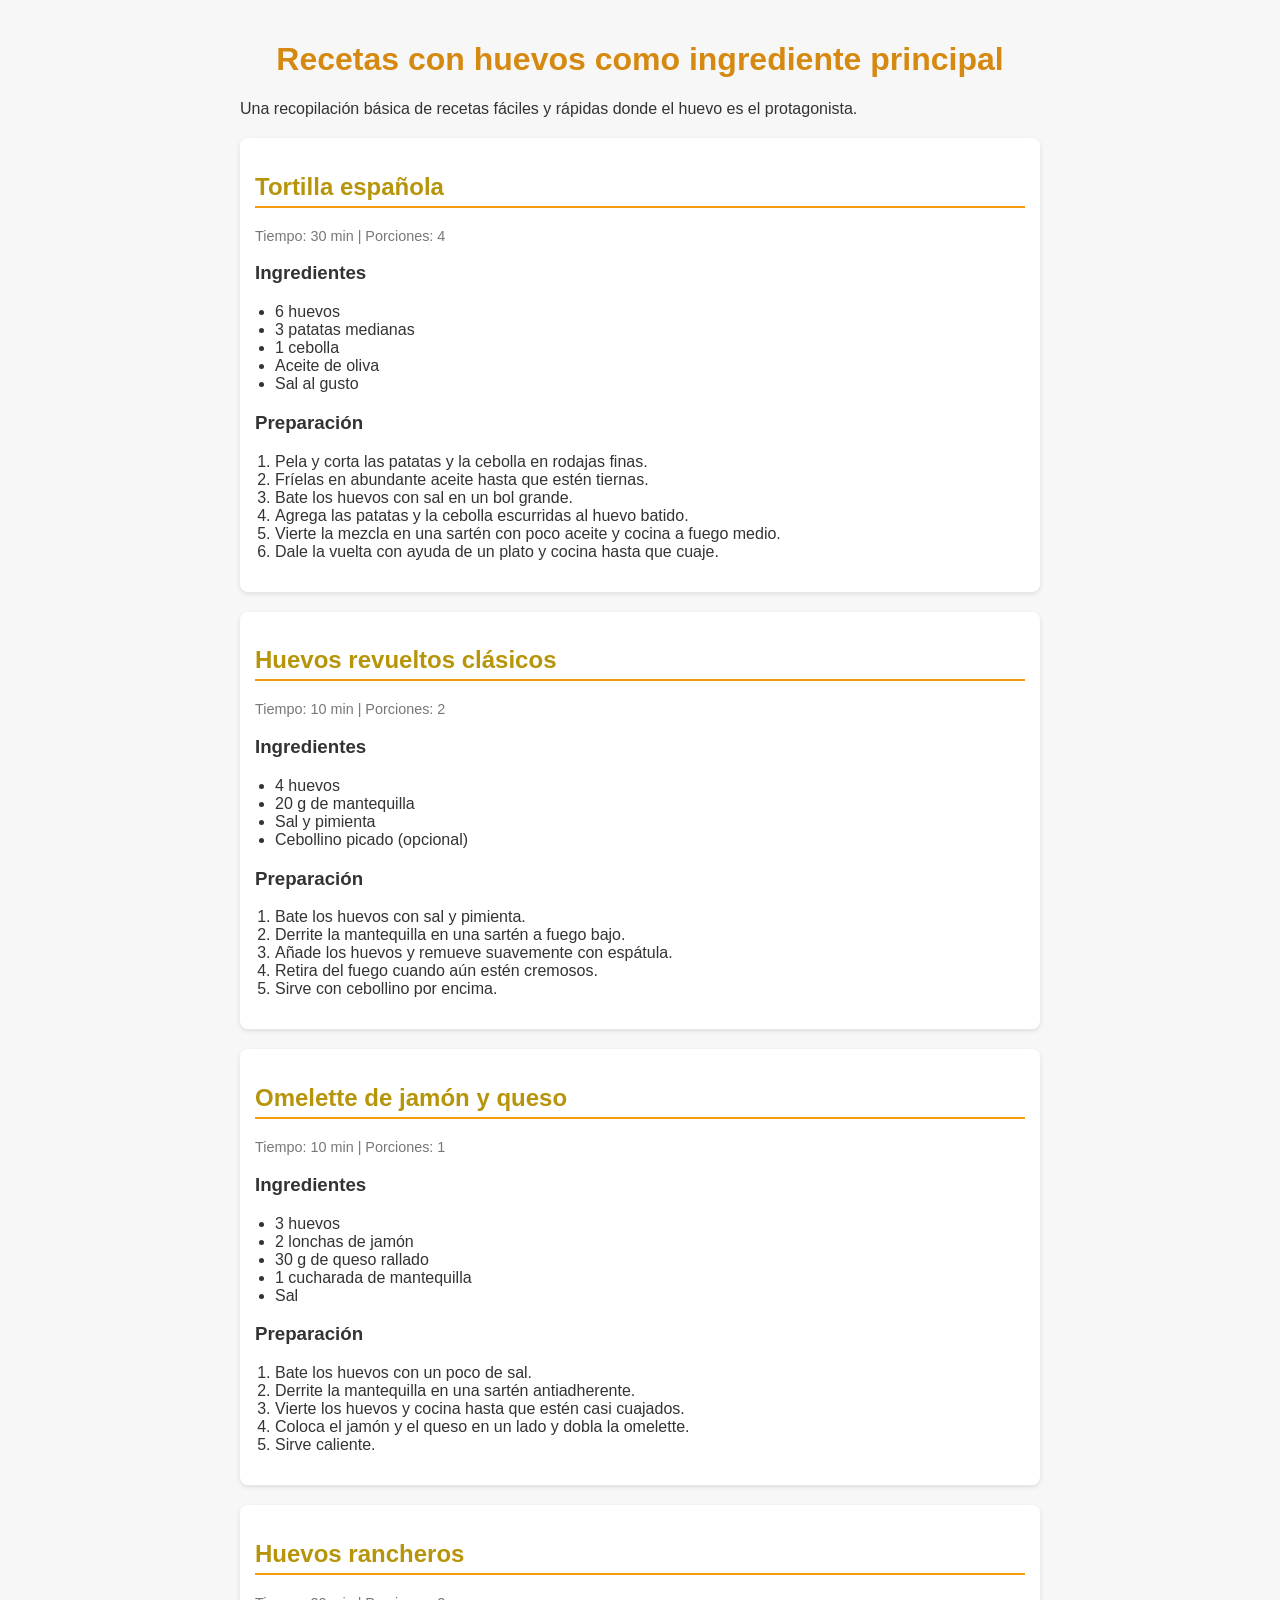
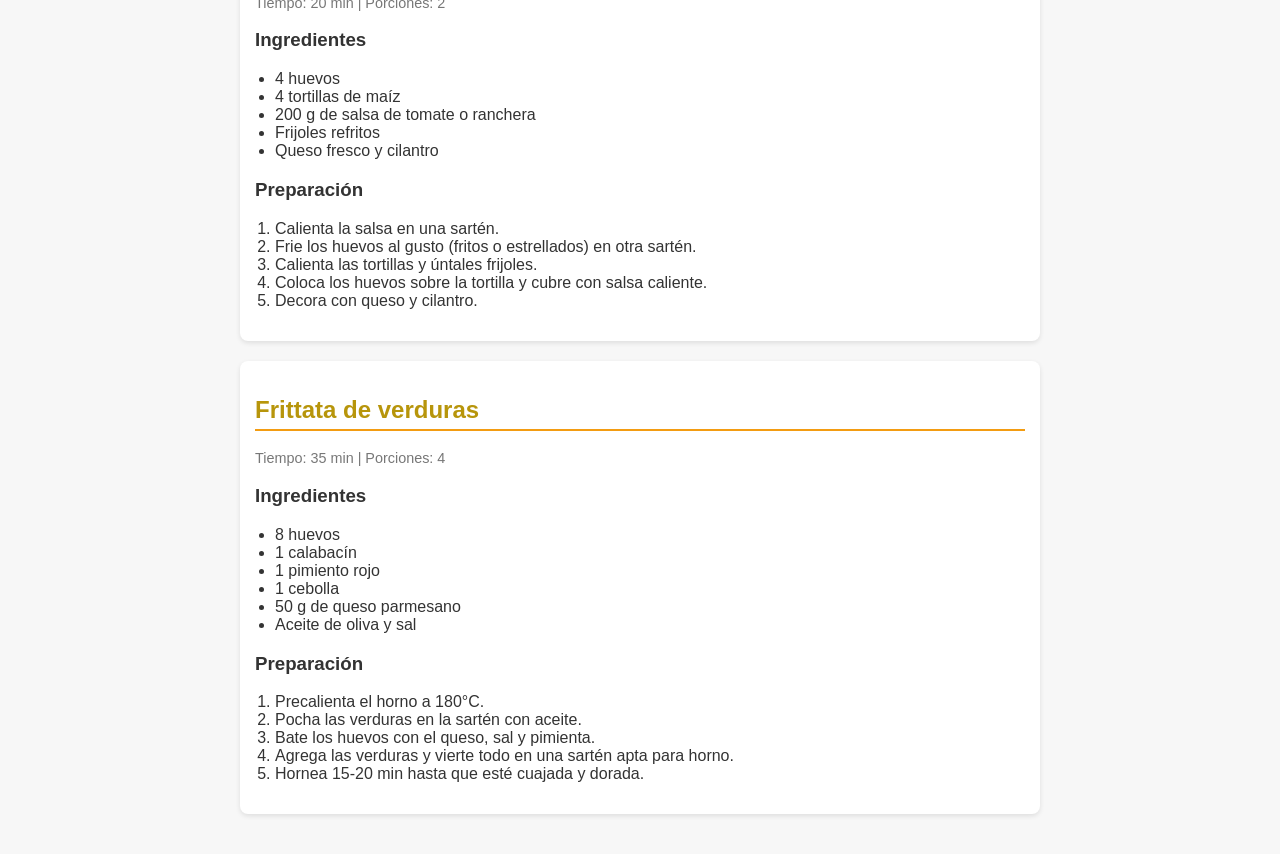
==== recetas-huevos.html @ 296988ba "Add files via upload huevos" ====
<!DOCTYPE html>
<html lang="es">
<head>
  <meta charset="UTF-8" />
  <meta name="viewport" content="width=device-width, initial-scale=1.0" />
  <title>Recetas con huevos</title>
  <style>
    body {
      font-family: Arial, sans-serif;
      background: #f7f7f7;
      color: #333;
      margin: 0;
      padding: 20px;
      max-width: 800px;
      margin: auto;
    }
    h1 {
      text-align: center;
      color: #d68910;
    }
    h2 {
      color: #b7950b;
      border-bottom: 2px solid #f39c12;
      padding-bottom: 5px;
    }
    .receta {
      background: #fff;
      padding: 15px;
      margin: 20px 0;
      border-radius: 8px;
      box-shadow: 0 2px 5px rgba(0,0,0,0.1);
    }
    ul, ol {
      padding-left: 20px;
    }
    .meta {
      font-size: 0.9em;
      color: #777;
    }
  </style>
</head>
<body>
  <h1>Recetas con huevos como ingrediente principal</h1>
  <p>Una recopilación básica de recetas fáciles y rápidas donde el huevo es el protagonista.</p>

  <div class="receta">
    <h2>Tortilla española</h2>
    <p class="meta">Tiempo: 30 min | Porciones: 4</p>
    <h3>Ingredientes</h3>
    <ul>
      <li>6 huevos</li>
      <li>3 patatas medianas</li>
      <li>1 cebolla</li>
      <li>Aceite de oliva</li>
      <li>Sal al gusto</li>
    </ul>
    <h3>Preparación</h3>
    <ol>
      <li>Pela y corta las patatas y la cebolla en rodajas finas.</li>
      <li>Fríelas en abundante aceite hasta que estén tiernas.</li>
      <li>Bate los huevos con sal en un bol grande.</li>
      <li>Agrega las patatas y la cebolla escurridas al huevo batido.</li>
      <li>Vierte la mezcla en una sartén con poco aceite y cocina a fuego medio.</li>
      <li>Dale la vuelta con ayuda de un plato y cocina hasta que cuaje.</li>
    </ol>
  </div>

  <div class="receta">
    <h2>Huevos revueltos clásicos</h2>
    <p class="meta">Tiempo: 10 min | Porciones: 2</p>
    <h3>Ingredientes</h3>
    <ul>
      <li>4 huevos</li>
      <li>20 g de mantequilla</li>
      <li>Sal y pimienta</li>
      <li>Cebollino picado (opcional)</li>
    </ul>
    <h3>Preparación</h3>
    <ol>
      <li>Bate los huevos con sal y pimienta.</li>
      <li>Derrite la mantequilla en una sartén a fuego bajo.</li>
      <li>Añade los huevos y remueve suavemente con espátula.</li>
      <li>Retira del fuego cuando aún estén cremosos.</li>
      <li>Sirve con cebollino por encima.</li>
    </ol>
  </div>

  <div class="receta">
    <h2>Omelette de jamón y queso</h2>
    <p class="meta">Tiempo: 10 min | Porciones: 1</p>
    <h3>Ingredientes</h3>
    <ul>
      <li>3 huevos</li>
      <li>2 lonchas de jamón</li>
      <li>30 g de queso rallado</li>
      <li>1 cucharada de mantequilla</li>
      <li>Sal</li>
    </ul>
    <h3>Preparación</h3>
    <ol>
      <li>Bate los huevos con un poco de sal.</li>
      <li>Derrite la mantequilla en una sartén antiadherente.</li>
      <li>Vierte los huevos y cocina hasta que estén casi cuajados.</li>
      <li>Coloca el jamón y el queso en un lado y dobla la omelette.</li>
      <li>Sirve caliente.</li>
    </ol>
  </div>

  <div class="receta">
    <h2>Huevos rancheros</h2>
    <p class="meta">Tiempo: 20 min | Porciones: 2</p>
    <h3>Ingredientes</h3>
    <ul>
      <li>4 huevos</li>
      <li>4 tortillas de maíz</li>
      <li>200 g de salsa de tomate o ranchera</li>
      <li>Frijoles refritos</li>
      <li>Queso fresco y cilantro</li>
    </ul>
    <h3>Preparación</h3>
    <ol>
      <li>Calienta la salsa en una sartén.</li>
      <li>Frie los huevos al gusto (fritos o estrellados) en otra sartén.</li>
      <li>Calienta las tortillas y úntales frijoles.</li>
      <li>Coloca los huevos sobre la tortilla y cubre con salsa caliente.</li>
      <li>Decora con queso y cilantro.</li>
    </ol>
  </div>

  <div class="receta">
    <h2>Frittata de verduras</h2>
    <p class="meta">Tiempo: 35 min | Porciones: 4</p>
    <h3>Ingredientes</h3>
    <ul>
      <li>8 huevos</li>
      <li>1 calabacín</li>
      <li>1 pimiento rojo</li>
      <li>1 cebolla</li>
      <li>50 g de queso parmesano</li>
      <li>Aceite de oliva y sal</li>
    </ul>
    <h3>Preparación</h3>
    <ol>
      <li>Precalienta el horno a 180°C.</li>
      <li>Pocha las verduras en la sartén con aceite.</li>
      <li>Bate los huevos con el queso, sal y pimienta.</li>
      <li>Agrega las verduras y vierte todo en una sartén apta para horno.</li>
      <li>Hornea 15-20 min hasta que esté cuajada y dorada.</li>
    </ol>
  </div>

</body>
</html>
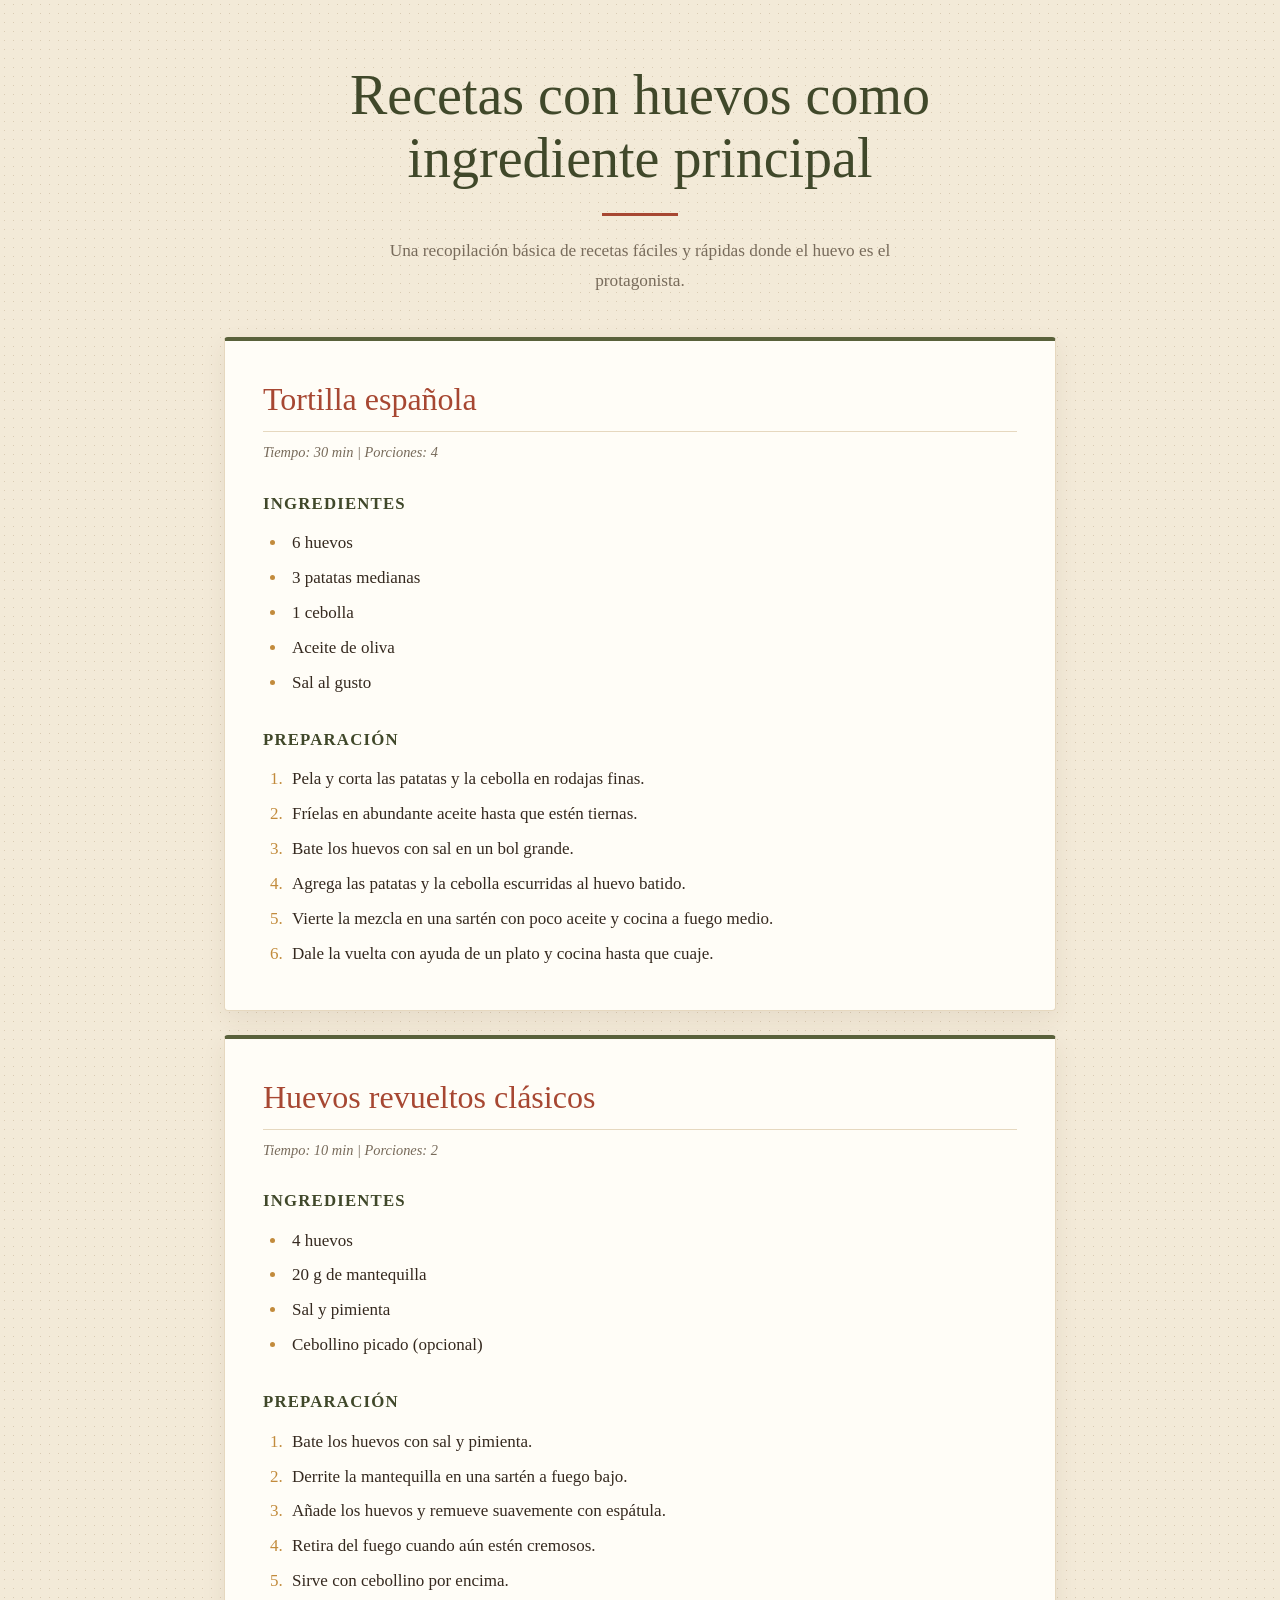
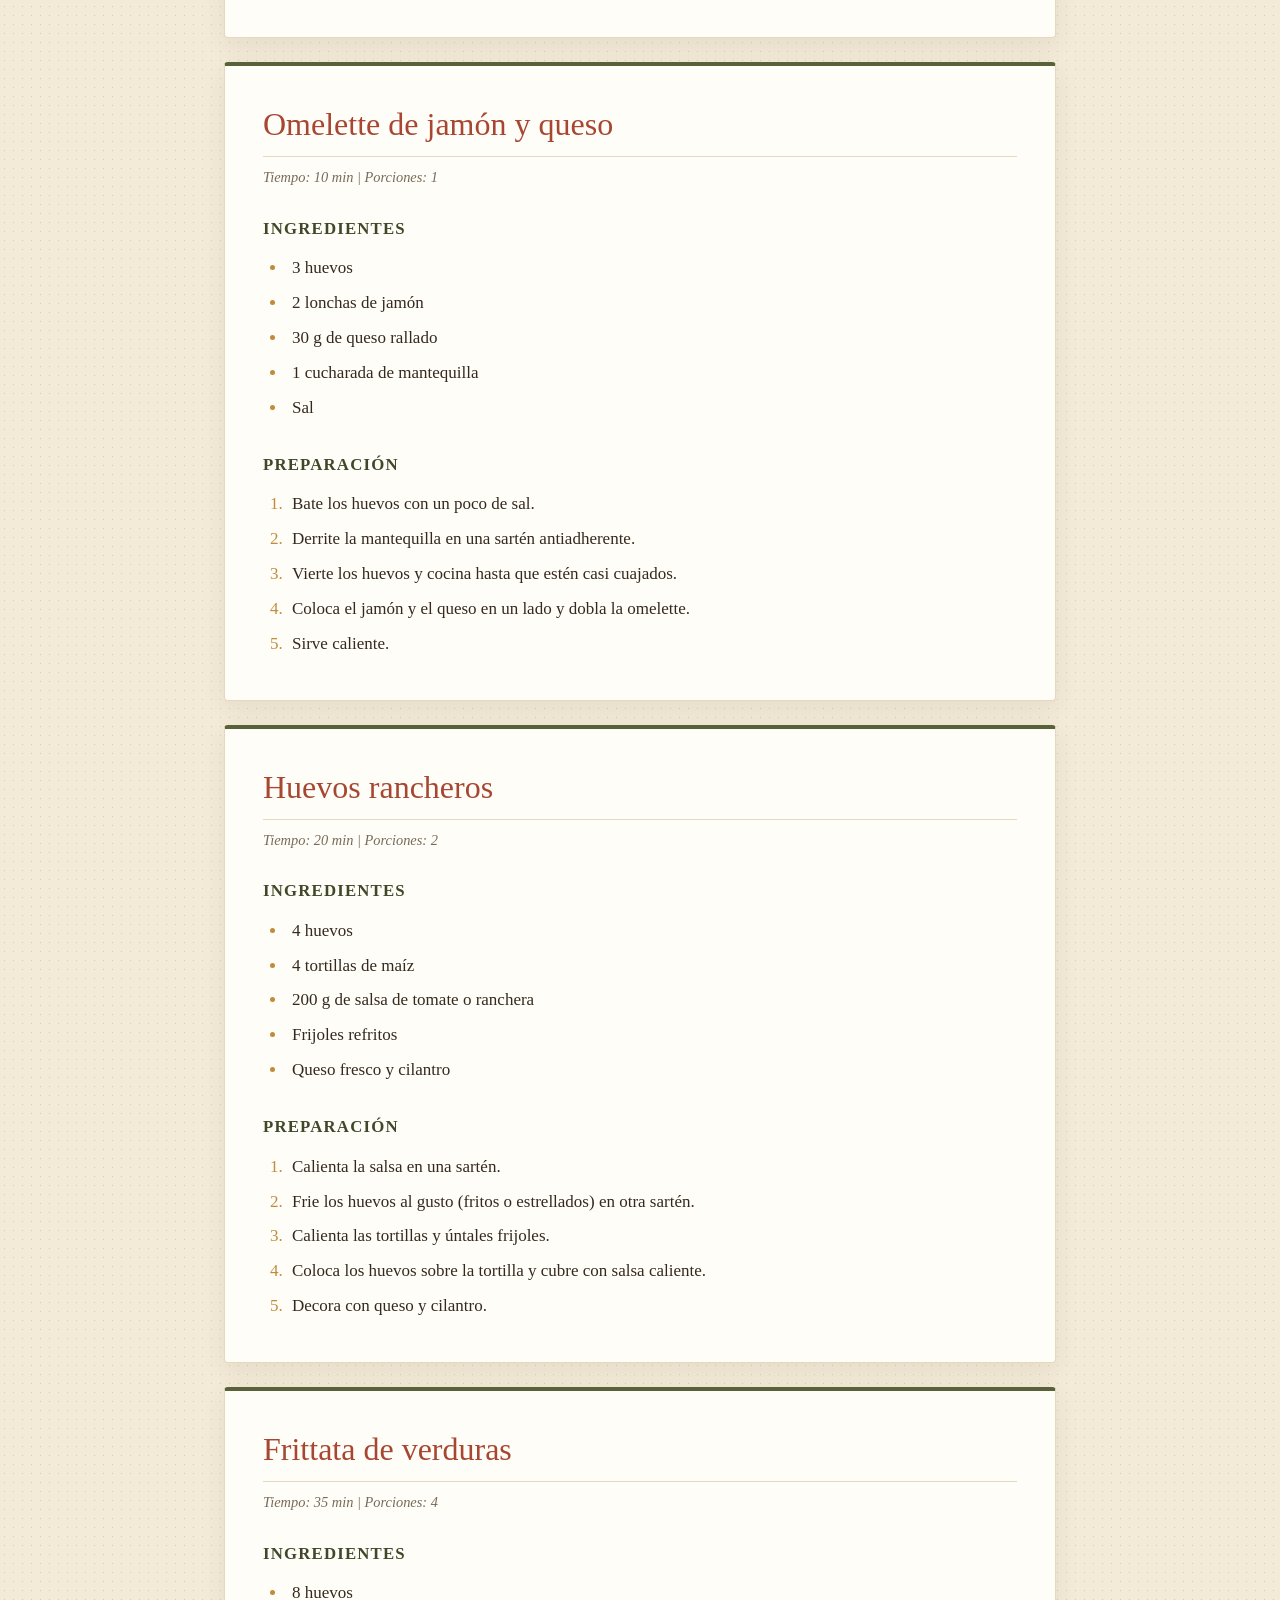
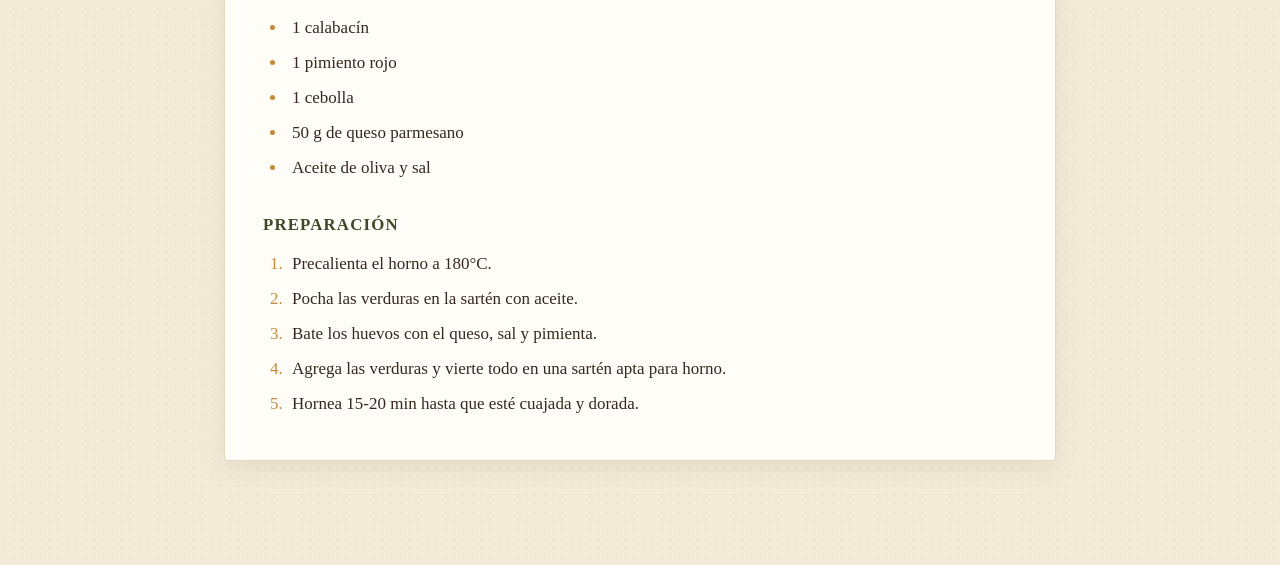
==== commit 5f6e591a: "add styles.css" ====
--- a/recetas-huevos.html
+++ b/recetas-huevos.html
@@ -4,40 +4,7 @@
   <meta charset="UTF-8" />
   <meta name="viewport" content="width=device-width, initial-scale=1.0" />
   <title>Recetas con huevos</title>
-  <style>
-    body {
-      font-family: Arial, sans-serif;
-      background: #f7f7f7;
-      color: #333;
-      margin: 0;
-      padding: 20px;
-      max-width: 800px;
-      margin: auto;
-    }
-    h1 {
-      text-align: center;
-      color: #d68910;
-    }
-    h2 {
-      color: #b7950b;
-      border-bottom: 2px solid #f39c12;
-      padding-bottom: 5px;
-    }
-    .receta {
-      background: #fff;
-      padding: 15px;
-      margin: 20px 0;
-      border-radius: 8px;
-      box-shadow: 0 2px 5px rgba(0,0,0,0.1);
-    }
-    ul, ol {
-      padding-left: 20px;
-    }
-    .meta {
-      font-size: 0.9em;
-      color: #777;
-    }
-  </style>
+  <link rel="stylesheet" href="styles.css" />
 </head>
 <body>
   <h1>Recetas con huevos como ingrediente principal</h1>
--- a/styles.css
+++ b/styles.css
@@ -0,0 +1,128 @@
+:root {
+  color-scheme: light;
+  --ink: #35291f;
+  --muted: #786b5b;
+  --paper: #fffdf7;
+  --cloth: #f3ead8;
+  --olive: #59613b;
+  --olive-dark: #40482a;
+  --tomato: #a74732;
+  --gold: #c28b3c;
+  --line: #e6d8bf;
+}
+
+* {
+  box-sizing: border-box;
+}
+
+body {
+  max-width: 880px;
+  margin: 0 auto;
+  padding: 64px 24px 80px;
+  color: var(--ink);
+  background-color: var(--cloth);
+  background-image: radial-gradient(#d9cbb3 0.65px, transparent 0.65px);
+  background-size: 9px 9px;
+  font-family: Georgia, "Times New Roman", serif;
+  font-size: 17px;
+  line-height: 1.7;
+}
+
+body > h1,
+body > p,
+.receta {
+  position: relative;
+}
+
+body > h1 {
+  margin: 0;
+  color: var(--olive-dark);
+  font-size: clamp(2.2rem, 6vw, 3.5rem);
+  font-weight: 500;
+  line-height: 1.12;
+  text-align: center;
+  text-wrap: balance;
+}
+
+body > h1::after {
+  display: block;
+  width: 76px;
+  height: 3px;
+  margin: 24px auto 0;
+  background: var(--tomato);
+  content: "";
+}
+
+body > p {
+  max-width: 590px;
+  margin: 20px auto 42px;
+  color: var(--muted);
+  font-size: 1.08rem;
+  text-align: center;
+}
+
+.receta {
+  margin: 24px 0;
+  padding: clamp(24px, 5vw, 38px);
+  overflow: hidden;
+  border: 1px solid var(--line);
+  border-top: 4px solid var(--olive);
+  border-radius: 4px;
+  background: var(--paper);
+  box-shadow: 0 8px 24px rgb(72 54 31 / 8%);
+}
+
+.receta h2 {
+  margin: 0 0 8px;
+  padding-bottom: 12px;
+  border-bottom: 1px solid var(--line);
+  color: var(--tomato);
+  font-size: clamp(1.55rem, 4vw, 2rem);
+  font-weight: 500;
+  line-height: 1.25;
+}
+
+.receta h3 {
+  margin: 25px 0 8px;
+  color: var(--olive-dark);
+  font-size: 1.05rem;
+  letter-spacing: 0.07em;
+  text-transform: uppercase;
+}
+
+.meta {
+  margin: 0;
+  color: var(--muted);
+  font-size: 0.9rem;
+  font-style: italic;
+}
+
+.receta ul,
+.receta ol {
+  margin: 8px 0 0;
+  padding-left: 1.5rem;
+}
+
+.receta li {
+  padding: 3px 0 3px 5px;
+}
+
+.receta li::marker {
+  color: var(--gold);
+}
+
+@media (max-width: 560px) {
+  body {
+    padding: 38px 16px 52px;
+    font-size: 16px;
+  }
+
+  body > p {
+    margin-bottom: 30px;
+  }
+
+  .receta {
+    margin: 18px 0;
+    padding: 22px 20px;
+  }
+}
